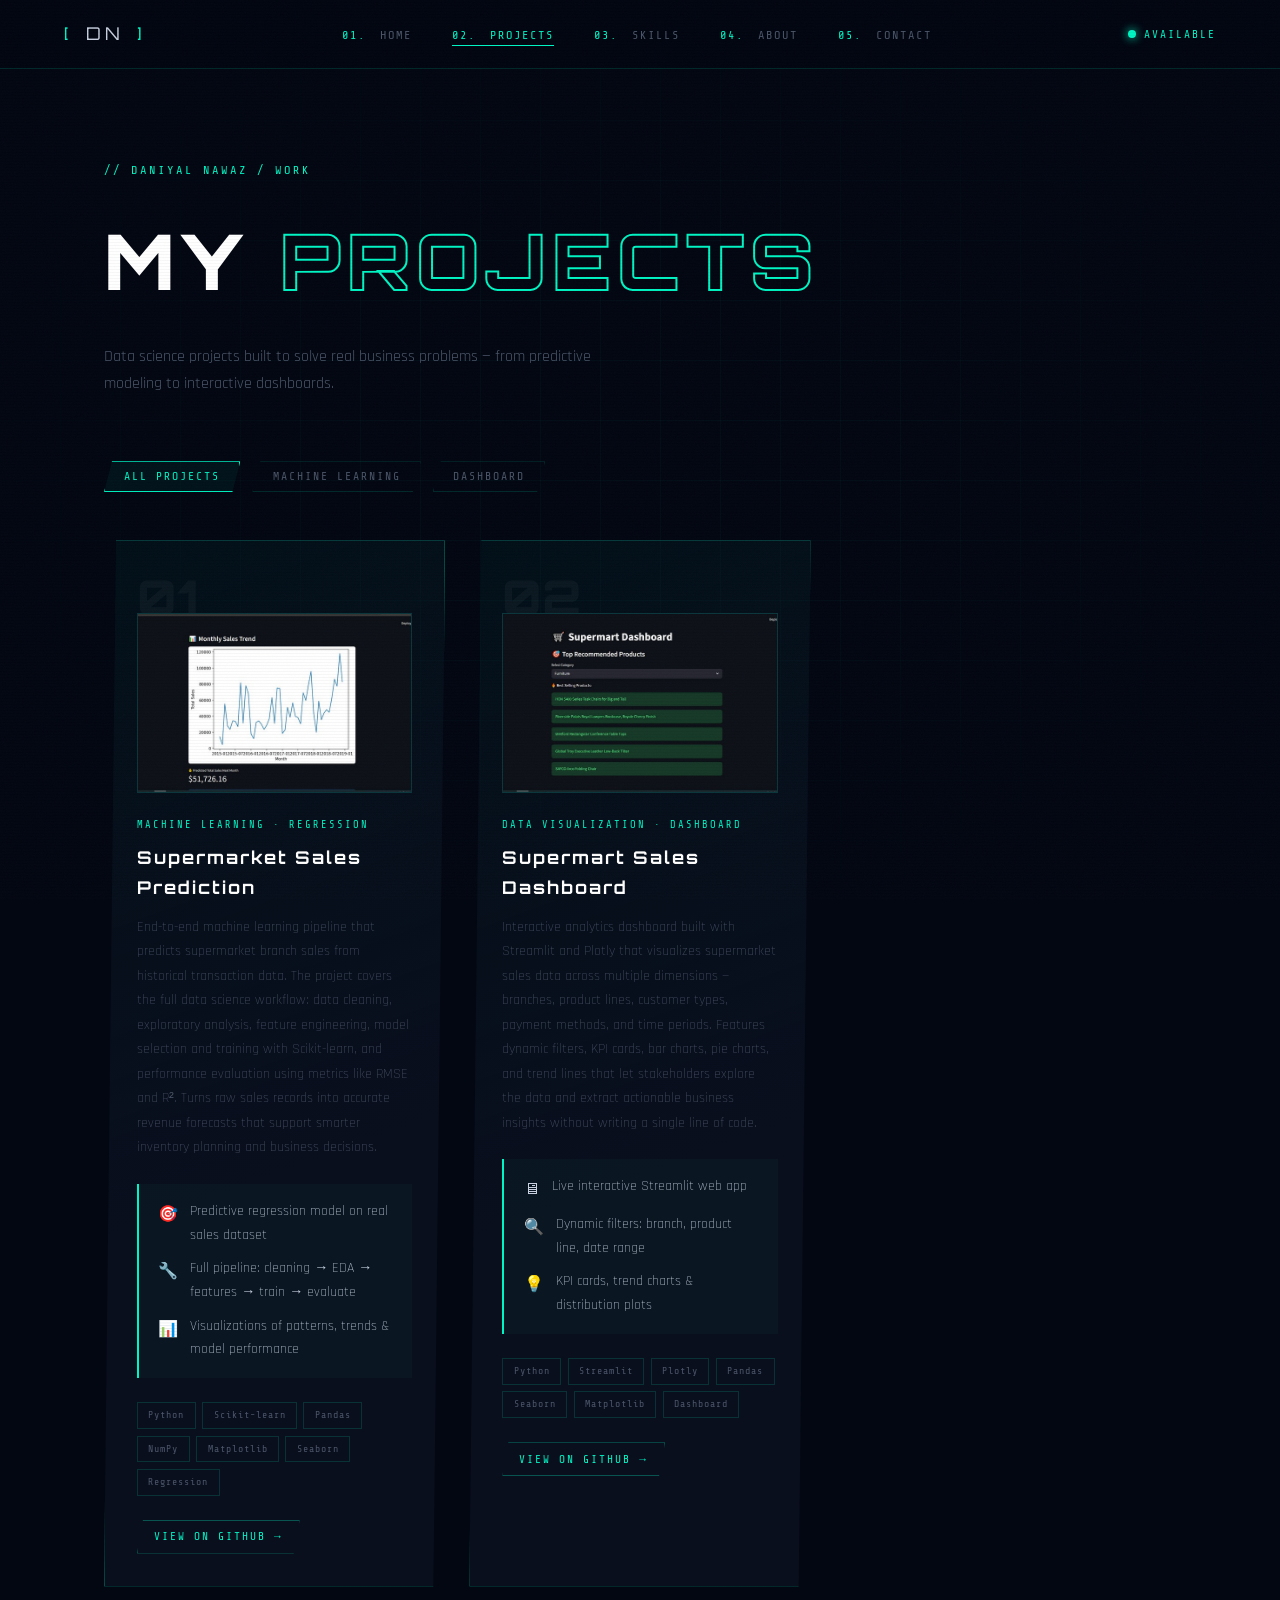
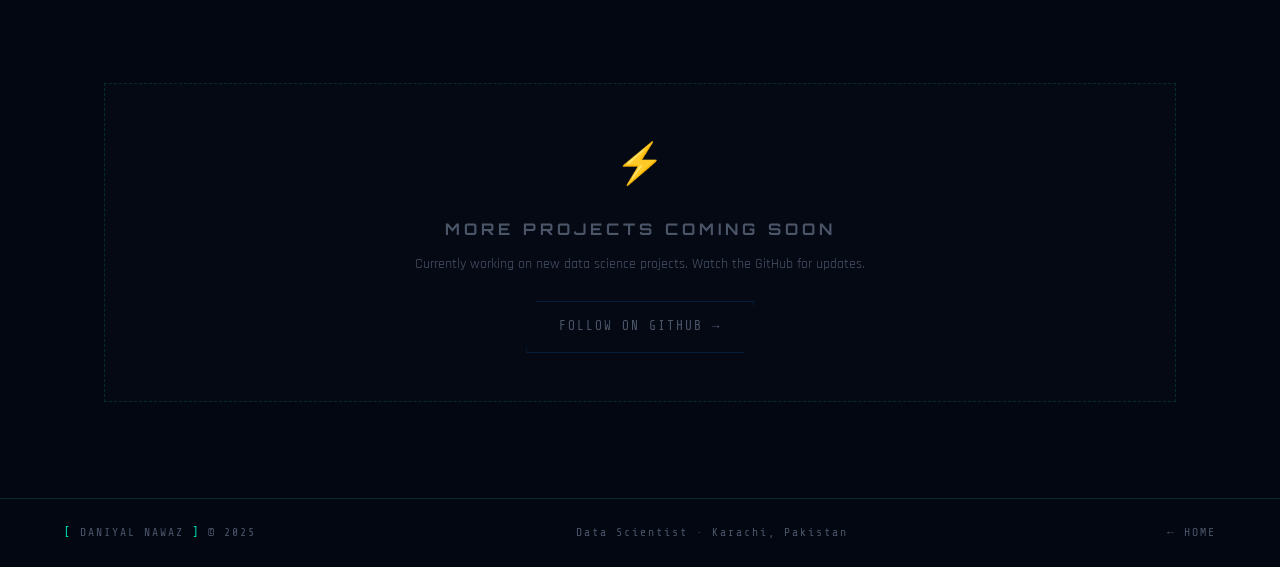
==== projects.html @ f0edc98b "every thing is ready" ====
<!DOCTYPE html>
<html lang="en">
<head>
  <meta charset="UTF-8"/>
  <meta name="viewport" content="width=device-width, initial-scale=1.0"/>
  <title>Projects — Daniyal Nawaz</title>
  <link rel="stylesheet" href="style.css"/>
  <link href="https://fonts.googleapis.com/css2?family=Share+Tech+Mono&family=Rajdhani:wght@300;400;600;700&family=Orbitron:wght@400;700;900&display=swap" rel="stylesheet"/>
</head>
<body>

  <div class="scanlines"></div>
  <div class="grid-bg"></div>
  <div class="noise"></div>

  <!-- NAV -->
  <nav class="nav">
    <div class="nav-logo">
      <span class="bracket">[</span>
      <span class="logo-text">DN</span>
      <span class="bracket">]</span>
    </div>
    <ul class="nav-links">
      <li><a href="index.html" class="nav-link"><span class="link-num">01.</span> HOME</a></li>
      <li><a href="projects.html" class="nav-link active"><span class="link-num">02.</span> PROJECTS</a></li>
      <li><a href="index.html#skills" class="nav-link"><span class="link-num">03.</span> SKILLS</a></li>
      <li><a href="index.html#about" class="nav-link"><span class="link-num">04.</span> ABOUT</a></li>
      <li><a href="index.html#contact" class="nav-link"><span class="link-num">05.</span> CONTACT</a></li>
    </ul>
    <div class="nav-status">
      <span class="status-dot"></span>
      <span class="status-text">AVAILABLE</span>
    </div>
  </nav>

  <!-- PAGE HERO -->
  <div class="projects-hero">
    <div class="projects-hero-tag">// DANIYAL NAWAZ / WORK</div>
    <h1 class="projects-hero-title">MY <span>PROJECTS</span></h1>
    <p class="projects-hero-sub">Data science projects built to solve real business problems — from predictive modeling to interactive dashboards.</p>
  </div>

  <!-- FILTER BAR -->
  <div class="filter-bar" id="filter-bar">
    <button class="filter-btn active" data-filter="all">ALL PROJECTS</button>
    <button class="filter-btn" data-filter="ml">MACHINE LEARNING</button>
    <button class="filter-btn" data-filter="dashboard">DASHBOARD</button>
  </div>

  <!-- PROJECTS GRID -->
  <div class="projects-grid" id="projects-grid">

    <!-- PROJECT 1: Sales Prediction -->
    <div class="project-card featured-project" data-category="ml">
      <div class="card-num">01</div>
      <div class="card-img-wrap">
        <img src="images/sales-prediction.jpg" alt="Supermarket Sales Prediction"
             onerror="this.style.display='none'; this.nextElementSibling.style.display='flex'"/>
        <div class="card-img-placeholder" style="display:none">
          <svg width="48" height="48" viewBox="0 0 24 24" fill="none" stroke="#00f5c4" stroke-width="1" opacity="0.6"><polyline points="22 12 18 12 15 21 9 3 6 12 2 12"/></svg>
          <span style="margin-top:10px;letter-spacing:2px;font-size:0.65rem">SALES PREDICTION MODEL</span>
        </div>
      </div>
      <div class="card-category">MACHINE LEARNING · REGRESSION</div>
      <h3 class="card-title">Supermarket Sales Prediction</h3>
      <p class="card-desc">End-to-end machine learning pipeline that predicts supermarket branch sales from historical transaction data. The project covers the full data science workflow: data cleaning, exploratory analysis, feature engineering, model selection and training with Scikit-learn, and performance evaluation using metrics like RMSE and R². Turns raw sales records into accurate revenue forecasts that support smarter inventory planning and business decisions.</p>

      <div class="project-highlights">
        <div class="highlight-item">
          <span class="hi-icon">🎯</span>
          <span>Predictive regression model on real sales dataset</span>
        </div>
        <div class="highlight-item">
          <span class="hi-icon">🔧</span>
          <span>Full pipeline: cleaning → EDA → features → train → evaluate</span>
        </div>
        <div class="highlight-item">
          <span class="hi-icon">📊</span>
          <span>Visualizations of patterns, trends &amp; model performance</span>
        </div>
      </div>

      <div class="card-tags">
        <span class="card-tag">Python</span>
        <span class="card-tag">Scikit-learn</span>
        <span class="card-tag">Pandas</span>
        <span class="card-tag">NumPy</span>
        <span class="card-tag">Matplotlib</span>
        <span class="card-tag">Seaborn</span>
        <span class="card-tag">Regression</span>
      </div>
      <div class="card-links">
        <a href="https://github.com/daniyalnawaz786/supermarket-sales-prediction" target="_blank" class="card-link primary">VIEW ON GITHUB →</a>
      </div>
    </div>

    <!-- PROJECT 2: Sales Dashboard -->
    <div class="project-card featured-project" data-category="dashboard">
      <div class="card-num">02</div>
      <div class="card-img-wrap">
        <img src="images/sales-dashboard.jpg" alt="Supermart Sales Dashboard"
             onerror="this.style.display='none'; this.nextElementSibling.style.display='flex'"/>
        <div class="card-img-placeholder" style="display:none">
          <svg width="48" height="48" viewBox="0 0 24 24" fill="none" stroke="#0090ff" stroke-width="1" opacity="0.6"><rect x="3" y="3" width="7" height="7" rx="1"/><rect x="14" y="3" width="7" height="7" rx="1"/><rect x="14" y="14" width="7" height="7" rx="1"/><rect x="3" y="14" width="7" height="7" rx="1"/></svg>
          <span style="margin-top:10px;letter-spacing:2px;font-size:0.65rem">ANALYTICS DASHBOARD</span>
        </div>
      </div>
      <div class="card-category">DATA VISUALIZATION · DASHBOARD</div>
      <h3 class="card-title">Supermart Sales Dashboard</h3>
      <p class="card-desc">Interactive analytics dashboard built with Streamlit and Plotly that visualizes supermarket sales data across multiple dimensions — branches, product lines, customer types, payment methods, and time periods. Features dynamic filters, KPI cards, bar charts, pie charts, and trend lines that let stakeholders explore the data and extract actionable business insights without writing a single line of code.</p>

      <div class="project-highlights">
        <div class="highlight-item">
          <span class="hi-icon">🖥</span>
          <span>Live interactive Streamlit web app</span>
        </div>
        <div class="highlight-item">
          <span class="hi-icon">🔍</span>
          <span>Dynamic filters: branch, product line, date range</span>
        </div>
        <div class="highlight-item">
          <span class="hi-icon">💡</span>
          <span>KPI cards, trend charts &amp; distribution plots</span>
        </div>
      </div>

      <div class="card-tags">
        <span class="card-tag">Python</span>
        <span class="card-tag">Streamlit</span>
        <span class="card-tag">Plotly</span>
        <span class="card-tag">Pandas</span>
        <span class="card-tag">Seaborn</span>
        <span class="card-tag">Matplotlib</span>
        <span class="card-tag">Dashboard</span>
      </div>
      <div class="card-links">
        <a href="https://github.com/daniyalnawaz786/supermart-sales-dashboard" target="_blank" class="card-link primary">VIEW ON GITHUB →</a>
      </div>
    </div>

  </div>

  <!-- MORE COMING SOON -->
  <div class="coming-soon-wrap">
    <div class="coming-soon">
      <div class="cs-icon">⚡</div>
      <h3 class="cs-title">MORE PROJECTS COMING SOON</h3>
      <p class="cs-sub">Currently working on new data science projects. Watch the GitHub for updates.</p>
      <a href="https://github.com/daniyalnawaz786" target="_blank" class="btn-ghost" style="margin-top:1.5rem">FOLLOW ON GITHUB →</a>
    </div>
  </div>

  <!-- FOOTER -->
  <footer class="footer">
    <div class="footer-left">
      <span class="bracket">[</span>
      <span>DANIYAL NAWAZ</span>
      <span class="bracket">]</span>
      <span class="footer-year"> © 2025</span>
    </div>
    <div class="footer-center">Data Scientist · Karachi, Pakistan</div>
    <div class="footer-right">
      <a href="index.html" class="footer-link">← HOME</a>
    </div>
  </footer>

  <script>
    // Filter logic
    const filterBtns = document.querySelectorAll('.filter-btn');
    const cards = document.querySelectorAll('.project-card');

    filterBtns.forEach(btn => {
      btn.addEventListener('click', () => {
        filterBtns.forEach(b => b.classList.remove('active'));
        btn.classList.add('active');
        const filter = btn.dataset.filter;
        cards.forEach(card => {
          const match = filter === 'all' || card.dataset.category === filter;
          card.style.transition = 'opacity 0.3s, transform 0.3s';
          if (match) {
            card.style.opacity = '1';
            card.style.transform = 'scale(1)';
            card.style.display = 'block';
          } else {
            card.style.opacity = '0';
            card.style.transform = 'scale(0.96)';
            setTimeout(() => { if (card.style.opacity === '0') card.style.display = 'none'; }, 300);
          }
        });
      });
    });

    // Entry animation
    cards.forEach((card, i) => {
      card.style.opacity = '0';
      card.style.transform = 'translateY(30px)';
      card.style.transition = `opacity 0.6s ${i * 0.15}s, transform 0.6s ${i * 0.15}s`;
      setTimeout(() => { card.style.opacity = '1'; card.style.transform = 'translateY(0)'; }, 80);
    });
  </script>
</body>
</html>
---- style.css ----
/* ============================================
   FUTURISTIC PORTFOLIO — style.css
   ============================================ */

@import url('https://fonts.googleapis.com/css2?family=Share+Tech+Mono&family=Rajdhani:wght@300;400;600;700&family=Orbitron:wght@400;700;900&display=swap');

/* ── VARIABLES ── */
:root {
  --bg:        #030712;
  --bg2:       #0a0f1e;
  --bg3:       #0d1424;
  --accent:    #00f5c4;
  --accent2:   #0090ff;
  --accent3:   #ff2d78;
  --text:      #c9d1e0;
  --text-dim:  #4a5568;
  --border:    rgba(0, 245, 196, 0.15);
  --border2:   rgba(0, 144, 255, 0.15);
  --glow:      0 0 20px rgba(0, 245, 196, 0.3);
  --glow2:     0 0 30px rgba(0, 144, 255, 0.25);
  --font-mono: 'Share Tech Mono', monospace;
  --font-body: 'Rajdhani', sans-serif;
  --font-head: 'Orbitron', sans-serif;
}

/* ── RESET ── */
*, *::before, *::after { box-sizing: border-box; margin: 0; padding: 0; }
html { scroll-behavior: smooth; }
body {
  background: var(--bg);
  color: var(--text);
  font-family: var(--font-body);
  font-size: 16px;
  line-height: 1.7;
  overflow-x: hidden;
  min-height: 100vh;
}
a { color: inherit; text-decoration: none; }
img { max-width: 100%; }

/* ── BACKGROUND LAYERS ── */
.grid-bg {
  position: fixed; inset: 0; z-index: 0; pointer-events: none;
  background-image:
    linear-gradient(rgba(0,245,196,0.03) 1px, transparent 1px),
    linear-gradient(90deg, rgba(0,245,196,0.03) 1px, transparent 1px);
  background-size: 60px 60px;
  mask-image: radial-gradient(ellipse at 50% 50%, black 30%, transparent 80%);
}
.scanlines {
  position: fixed; inset: 0; z-index: 999; pointer-events: none;
  background: repeating-linear-gradient(
    0deg,
    rgba(0,0,0,0.03) 0px,
    rgba(0,0,0,0.03) 1px,
    transparent 1px,
    transparent 3px
  );
}
.noise {
  position: fixed; inset: 0; z-index: 998; pointer-events: none;
  opacity: 0.02;
  background-image: url("data:image/svg+xml,%3Csvg viewBox='0 0 200 200' xmlns='http://www.w3.org/2000/svg'%3E%3Cfilter id='n'%3E%3CfeTurbulence type='fractalNoise' baseFrequency='0.9' numOctaves='4'/%3E%3C/filter%3E%3Crect width='100%25' height='100%25' filter='url(%23n)'/%3E%3C/svg%3E");
  background-size: 200px 200px;
}

/* ── NAV ── */
.nav {
  position: fixed; top: 0; left: 0; right: 0; z-index: 100;
  display: flex; align-items: center; justify-content: space-between;
  padding: 1.2rem 4rem;
  background: rgba(3, 7, 18, 0.8);
  backdrop-filter: blur(20px);
  border-bottom: 1px solid var(--border);
}
.nav-logo {
  font-family: var(--font-head);
  font-size: 1.1rem;
  letter-spacing: 4px;
}
.bracket { color: var(--accent); }
.logo-text { color: var(--text); margin: 0 4px; }
.nav-links { display: flex; gap: 2.5rem; list-style: none; }
.nav-link {
  font-family: var(--font-mono);
  font-size: 0.75rem;
  letter-spacing: 2px;
  color: var(--text-dim);
  transition: color 0.3s;
  position: relative;
  padding-bottom: 4px;
}
.nav-link::after {
  content: ''; position: absolute; bottom: 0; left: 0;
  width: 0; height: 1px; background: var(--accent);
  transition: width 0.3s;
}
.nav-link:hover, .nav-link.active { color: var(--accent); }
.nav-link:hover::after, .nav-link.active::after { width: 100%; }
.link-num { color: var(--accent); margin-right: 6px; }
.nav-status { display: flex; align-items: center; gap: 8px; font-family: var(--font-mono); font-size: 0.7rem; }
.status-dot {
  width: 8px; height: 8px; border-radius: 50%;
  background: var(--accent);
  box-shadow: 0 0 10px var(--accent);
  animation: pulse-dot 2s ease-in-out infinite;
}
@keyframes pulse-dot {
  0%, 100% { opacity: 1; transform: scale(1); }
  50% { opacity: 0.5; transform: scale(0.8); }
}
.status-text { color: var(--accent); letter-spacing: 2px; }

/* ── SECTION BASE ── */
.section {
  position: relative; z-index: 1;
  padding: 6rem 4rem;
  max-width: 1200px;
  margin: 0 auto;
}
.section-header {
  display: flex; align-items: center; gap: 1.5rem;
  margin-bottom: 3.5rem;
}
.section-num { font-family: var(--font-mono); font-size: 0.75rem; color: var(--accent); letter-spacing: 2px; }
.section-title {
  font-family: var(--font-head);
  font-size: 1.6rem;
  font-weight: 700;
  letter-spacing: 4px;
  color: white;
}
.section-line { flex: 1; height: 1px; background: linear-gradient(to right, var(--border), transparent); }

/* ── HERO ── */
.hero {
  position: relative; z-index: 1;
  min-height: 100vh;
  padding: 8rem 4rem 4rem;
  display: grid;
  grid-template-columns: 1fr 1fr;
  align-items: center;
  gap: 4rem;
  max-width: 1400px;
  margin: 0 auto;
}
.hero-tag {
  font-family: var(--font-mono);
  font-size: 0.75rem;
  color: var(--accent);
  letter-spacing: 3px;
  margin-bottom: 1.5rem;
  display: flex; align-items: center; gap: 12px;
}
.hero-tag::before {
  content: ''; display: inline-block;
  width: 30px; height: 1px; background: var(--accent);
}
.hero-name {
  font-family: var(--font-head);
  font-size: clamp(3.5rem, 7vw, 6rem);
  font-weight: 900;
  line-height: 0.95;
  letter-spacing: 6px;
  margin-bottom: 1.5rem;
}
.name-line { display: block; color: white; }
.name-line.accent {
  color: transparent;
  -webkit-text-stroke: 2px var(--accent);
  text-shadow: 0 0 40px rgba(0,245,196,0.4);
}
.hero-sub {
  font-size: 1.05rem;
  color: var(--text-dim);
  max-width: 440px;
  margin-bottom: 2.5rem;
  font-weight: 300;
}
.hero-cta { display: flex; gap: 1rem; flex-wrap: wrap; margin-bottom: 3rem; }

/* Buttons */
.btn-primary {
  display: inline-flex; align-items: center; gap: 10px;
  padding: 0.9rem 2rem;
  background: transparent;
  border: 1px solid var(--accent);
  color: var(--accent);
  font-family: var(--font-mono);
  font-size: 0.8rem;
  letter-spacing: 2px;
  cursor: pointer;
  position: relative;
  overflow: hidden;
  transition: all 0.3s;
  clip-path: polygon(10px 0%, 100% 0%, calc(100% - 10px) 100%, 0% 100%);
}
.btn-primary::before {
  content: '';
  position: absolute; inset: 0;
  background: var(--accent);
  transform: translateX(-101%);
  transition: transform 0.3s ease;
  z-index: -1;
}
.btn-primary:hover { color: var(--bg); box-shadow: var(--glow); }
.btn-primary:hover::before { transform: translateX(0); }
.btn-primary.sm { padding: 0.65rem 1.4rem; font-size: 0.75rem; }
.btn-primary.full { width: 100%; justify-content: center; }

.btn-ghost {
  display: inline-flex; align-items: center;
  padding: 0.9rem 2rem;
  border: 1px solid var(--border2);
  color: var(--text-dim);
  font-family: var(--font-mono);
  font-size: 0.8rem;
  letter-spacing: 2px;
  transition: all 0.3s;
  clip-path: polygon(10px 0%, 100% 0%, calc(100% - 10px) 100%, 0% 100%);
}
.btn-ghost:hover { color: var(--accent2); border-color: var(--accent2); box-shadow: var(--glow2); }
.btn-ghost.sm { padding: 0.65rem 1.4rem; font-size: 0.75rem; }

.hero-stats { display: flex; align-items: center; gap: 2rem; }
.stat { text-align: center; }
.stat-num {
  display: block;
  font-family: var(--font-head);
  font-size: 2rem;
  font-weight: 700;
  color: var(--accent);
  text-shadow: 0 0 20px rgba(0,245,196,0.5);
}
.stat-label {
  display: block;
  font-family: var(--font-mono);
  font-size: 0.65rem;
  color: var(--text-dim);
  letter-spacing: 2px;
}
.stat-divider { width: 1px; height: 40px; background: var(--border); }

/* ── HERO RIGHT: HEX + AVATAR ── */
.hero-right { display: flex; justify-content: center; align-items: center; }
.hex-container {
  position: relative;
  width: 320px; height: 320px;
  display: flex; align-items: center; justify-content: center;
}
.hex-ring {
  position: absolute;
  border-radius: 50%;
  border: 1px solid;
  animation: spin-ring linear infinite;
}
.ring-1 {
  width: 300px; height: 300px;
  border-color: rgba(0,245,196,0.2);
  animation-duration: 20s;
}
.ring-2 {
  width: 240px; height: 240px;
  border-color: rgba(0,144,255,0.15);
  border-style: dashed;
  animation-duration: 15s;
  animation-direction: reverse;
}
.ring-3 {
  width: 180px; height: 180px;
  border-color: rgba(255,45,120,0.1);
  animation-duration: 10s;
}
@keyframes spin-ring { from { transform: rotate(0deg); } to { transform: rotate(360deg); } }

.avatar-frame {
  position: relative; z-index: 2;
  width: 150px; height: 150px;
  clip-path: polygon(50% 0%, 100% 25%, 100% 75%, 50% 100%, 0% 75%, 0% 25%);
  background: var(--bg2);
  overflow: hidden;
  display: flex; align-items: center; justify-content: center;
}
.avatar-img { width: 100%; height: 100%; object-fit: cover; }
.avatar-placeholder {
  display: flex; align-items: center; justify-content: center;
  color: var(--accent);
  opacity: 0.5;
}
.avatar-glow {
  position: absolute; inset: 0;
  background: linear-gradient(135deg, rgba(0,245,196,0.1), transparent);
}
.orbit-dot {
  position: absolute; z-index: 3;
  width: 10px; height: 10px;
  border-radius: 50%;
  background: var(--accent);
  box-shadow: 0 0 15px var(--accent);
  animation: orbit linear infinite;
}
.dot-1 { animation-duration: 8s;  top: 0; left: 50%; transform-origin: -calc(150px) 0; }
.dot-2 { animation-duration: 12s; top: 25%; right: 0; background: var(--accent2); box-shadow: 0 0 15px var(--accent2); animation-delay: -4s; }
.dot-3 { animation-duration: 6s;  bottom: 10%; left: 10%; background: var(--accent3); box-shadow: 0 0 15px var(--accent3); animation-delay: -2s; }
@keyframes orbit {
  0% { transform: rotate(0deg) translateX(140px) rotate(0deg); }
  100% { transform: rotate(360deg) translateX(140px) rotate(-360deg); }
}

/* ── TERMINAL FLOAT ── */
.terminal-float {
  position: absolute;
  bottom: 6%;
  right: 3%;
  width: 280px;
  background: rgba(10,15,30,0.9);
  border: 1px solid var(--border);
  backdrop-filter: blur(20px);
  border-radius: 6px;
  overflow: hidden;
  box-shadow: 0 20px 60px rgba(0,0,0,0.5), var(--glow);
  z-index: 10;
}
.term-bar {
  display: flex; align-items: center; gap: 6px;
  padding: 8px 12px;
  background: rgba(255,255,255,0.03);
  border-bottom: 1px solid var(--border);
}
.term-dot {
  width: 10px; height: 10px; border-radius: 50%;
}
.term-dot.red { background: #ff5f57; }
.term-dot.yellow { background: #febc2e; }
.term-dot.green { background: #28c840; }
.term-title { font-family: var(--font-mono); font-size: 0.7rem; color: var(--text-dim); margin-left: 8px; }
.term-body { padding: 12px 16px; font-family: var(--font-mono); font-size: 0.72rem; line-height: 1.9; }
.term-prompt { color: var(--accent); margin-right: 8px; }
.term-out { color: var(--text-dim); padding-left: 0; }
.cursor {
  display: inline-block;
  animation: blink 1s step-end infinite;
  color: var(--accent);
}
@keyframes blink { 0%, 100% { opacity: 1; } 50% { opacity: 0; } }

/* ── ABOUT ── */
.about-grid {
  display: grid;
  grid-template-columns: 1.2fr 0.8fr;
  gap: 4rem;
  align-items: start;
}
.about-text p {
  color: var(--text);
  font-size: 1.05rem;
  margin-bottom: 1.2rem;
  font-weight: 300;
}
.highlight { color: var(--accent); font-weight: 600; }
.about-meta { margin-top: 2rem; display: grid; gap: 1rem; }
.meta-item { display: flex; gap: 1.5rem; align-items: center; padding: 0.75rem 0; border-bottom: 1px solid var(--border); }
.meta-label { font-family: var(--font-mono); font-size: 0.7rem; color: var(--text-dim); letter-spacing: 2px; min-width: 90px; }
.meta-val { font-weight: 600; font-size: 0.95rem; }
.meta-val.available { color: var(--accent); }

/* Code block */
.code-block {
  background: var(--bg2);
  border: 1px solid var(--border);
  border-radius: 6px;
  overflow: hidden;
  box-shadow: 0 20px 40px rgba(0,0,0,0.4);
}
.code-header {
  padding: 0.75rem 1rem;
  background: rgba(255,255,255,0.03);
  border-bottom: 1px solid var(--border);
  font-family: var(--font-mono);
  font-size: 0.72rem;
  color: var(--text-dim);
}
.code-content {
  padding: 1.5rem;
  font-family: var(--font-mono);
  font-size: 0.82rem;
  line-height: 1.9;
  overflow-x: auto;
}
.c-key { color: var(--accent2); }
.c-str { color: var(--accent); }
.c-num { color: var(--accent3); }
.c-brace { color: var(--text-dim); }

/* ── SKILLS ── */
.skills-grid {
  display: grid;
  grid-template-columns: repeat(3, 1fr);
  gap: 1.5rem;
}
.skill-card {
  background: var(--bg2);
  border: 1px solid var(--border);
  padding: 1.5rem;
  transition: border-color 0.3s, box-shadow 0.3s;
  animation: fade-up 0.6s var(--delay, 0s) both;
  clip-path: polygon(16px 0%, 100% 0%, calc(100% - 16px) 100%, 0% 100%);
}
.skill-card:hover {
  border-color: var(--accent);
  box-shadow: var(--glow);
}
@keyframes fade-up {
  from { opacity: 0; transform: translateY(20px); }
  to { opacity: 1; transform: translateY(0); }
}
.skill-icon { font-size: 1.8rem; margin-bottom: 0.75rem; }
.skill-name { font-family: var(--font-head); font-size: 0.9rem; letter-spacing: 2px; margin-bottom: 1rem; }
.skill-bar {
  height: 3px;
  background: rgba(255,255,255,0.06);
  border-radius: 2px;
  overflow: hidden;
  margin-bottom: 0.6rem;
}
.skill-fill {
  height: 100%;
  background: linear-gradient(to right, var(--accent2), var(--accent));
  width: var(--w, 0%);
  transition: width 1.2s cubic-bezier(0.4, 0, 0.2, 1);
  box-shadow: 0 0 8px var(--accent);
}
.skill-level {
  font-family: var(--font-mono);
  font-size: 0.65rem;
  color: var(--text-dim);
  letter-spacing: 2px;
}

/* ── FEATURED ── */
.featured-card {
  position: relative;
  background: var(--bg2);
  border: 1px solid var(--border2);
  padding: 3rem;
  overflow: hidden;
  clip-path: polygon(20px 0%, 100% 0%, calc(100% - 20px) 100%, 0% 100%);
  transition: box-shadow 0.3s;
}
.featured-card:hover { box-shadow: var(--glow2); }
.feat-label {
  font-family: var(--font-mono);
  font-size: 0.7rem;
  color: var(--accent);
  letter-spacing: 3px;
  margin-bottom: 1rem;
}
.feat-title {
  font-family: var(--font-head);
  font-size: 2rem;
  font-weight: 700;
  letter-spacing: 3px;
  color: white;
  margin-bottom: 1rem;
}
.feat-desc { color: var(--text-dim); max-width: 600px; margin-bottom: 1.5rem; font-weight: 300; }
.feat-tags { display: flex; gap: 0.6rem; flex-wrap: wrap; margin-bottom: 2rem; }
.tag {
  font-family: var(--font-mono);
  font-size: 0.68rem;
  padding: 0.35rem 0.9rem;
  border: 1px solid var(--border);
  color: var(--text-dim);
  letter-spacing: 1.5px;
  transition: all 0.2s;
}
.tag:hover { border-color: var(--accent); color: var(--accent); }
.feat-links { display: flex; gap: 1rem; }
.feat-decoration {
  position: absolute;
  right: -20px; top: -20px;
  font-family: var(--font-head);
  font-size: 8rem;
  font-weight: 900;
  color: rgba(255,255,255,0.02);
  line-height: 1;
  pointer-events: none;
}
.view-all-wrap { text-align: center; margin-top: 2rem; }
.view-all {
  font-family: var(--font-mono);
  font-size: 0.8rem;
  color: var(--text-dim);
  letter-spacing: 3px;
  transition: color 0.3s;
  border-bottom: 1px solid transparent;
  padding-bottom: 2px;
}
.view-all:hover { color: var(--accent); border-color: var(--accent); }

/* ── CONTACT ── */
.contact-wrap {
  display: grid;
  grid-template-columns: 1fr 1.2fr;
  gap: 4rem;
  align-items: start;
}
.contact-intro {
  color: var(--text);
  font-size: 1.05rem;
  margin-bottom: 2rem;
  font-weight: 300;
  line-height: 1.8;
}
.contact-links { display: grid; gap: 1rem; }
.contact-link {
  display: flex; align-items: center; gap: 1rem;
  padding: 1rem 1.2rem;
  border: 1px solid var(--border);
  background: var(--bg2);
  color: var(--text-dim);
  font-family: var(--font-mono);
  font-size: 0.8rem;
  letter-spacing: 1px;
  transition: all 0.3s;
}
.contact-link:hover { border-color: var(--accent); color: var(--accent); box-shadow: var(--glow); }
.cl-icon { font-size: 1.1rem; color: var(--accent); }

/* Form */
.contact-form { display: grid; gap: 1.2rem; }
.form-group { display: grid; gap: 0.4rem; }
.form-label {
  font-family: var(--font-mono);
  font-size: 0.68rem;
  letter-spacing: 2px;
  color: var(--text-dim);
}
.form-input {
  background: var(--bg2);
  border: 1px solid var(--border);
  color: var(--text);
  padding: 0.85rem 1rem;
  font-family: var(--font-body);
  font-size: 0.95rem;
  outline: none;
  transition: border-color 0.3s, box-shadow 0.3s;
  width: 100%;
  resize: none;
}
.form-input:focus { border-color: var(--accent); box-shadow: var(--glow); }
.form-input::placeholder { color: var(--text-dim); }
.form-textarea { min-height: 120px; }

/* ── FOOTER ── */
.footer {
  position: relative; z-index: 1;
  display: flex; align-items: center; justify-content: space-between;
  padding: 1.5rem 4rem;
  border-top: 1px solid var(--border);
  background: var(--bg);
  font-family: var(--font-mono);
  font-size: 0.72rem;
  color: var(--text-dim);
  letter-spacing: 2px;
}
.footer-year { color: var(--text-dim); }
.footer-link { color: var(--text-dim); transition: color 0.3s; }
.footer-link:hover { color: var(--accent); }

/* ── PROJECTS PAGE ── */
.projects-hero {
  position: relative; z-index: 1;
  padding: 10rem 4rem 4rem;
  max-width: 1200px;
  margin: 0 auto;
}
.projects-hero-tag {
  font-family: var(--font-mono);
  font-size: 0.75rem;
  color: var(--accent);
  letter-spacing: 3px;
  margin-bottom: 1rem;
}
.projects-hero-title {
  font-family: var(--font-head);
  font-size: clamp(2.5rem, 6vw, 5rem);
  font-weight: 900;
  letter-spacing: 6px;
  color: white;
  margin-bottom: 1rem;
}
.projects-hero-title span {
  color: transparent;
  -webkit-text-stroke: 2px var(--accent);
}
.projects-hero-sub {
  color: var(--text-dim);
  font-size: 1rem;
  max-width: 500px;
}

/* Filter Tabs */
.filter-bar {
  position: relative; z-index: 1;
  padding: 0 4rem 3rem;
  max-width: 1200px;
  margin: 0 auto;
  display: flex;
  gap: 0.75rem;
  flex-wrap: wrap;
}
.filter-btn {
  padding: 0.5rem 1.2rem;
  background: transparent;
  border: 1px solid var(--border);
  color: var(--text-dim);
  font-family: var(--font-mono);
  font-size: 0.72rem;
  letter-spacing: 2px;
  cursor: pointer;
  transition: all 0.3s;
  clip-path: polygon(8px 0%, 100% 0%, calc(100% - 8px) 100%, 0% 100%);
}
.filter-btn.active, .filter-btn:hover {
  border-color: var(--accent);
  color: var(--accent);
  background: rgba(0,245,196,0.05);
}

/* Projects Grid */
.projects-grid {
  position: relative; z-index: 1;
  display: grid;
  grid-template-columns: repeat(auto-fill, minmax(340px, 1fr));
  gap: 1.5rem;
  padding: 0 4rem 6rem;
  max-width: 1200px;
  margin: 0 auto;
}
.project-card {
  background: var(--bg2);
  border: 1px solid var(--border);
  padding: 2rem;
  transition: all 0.3s;
  position: relative;
  overflow: hidden;
  clip-path: polygon(12px 0%, 100% 0%, calc(100% - 12px) 100%, 0% 100%);
}
.project-card::before {
  content: '';
  position: absolute; top: 0; left: 0; right: 0;
  height: 2px;
  background: linear-gradient(to right, var(--accent2), var(--accent));
  transform: scaleX(0);
  transform-origin: left;
  transition: transform 0.4s ease;
}
.project-card:hover { border-color: var(--border2); box-shadow: var(--glow2); transform: translateY(-4px); }
.project-card:hover::before { transform: scaleX(1); }

.card-num {
  font-family: var(--font-head);
  font-size: 3rem;
  font-weight: 900;
  color: rgba(255,255,255,0.04);
  line-height: 1;
  margin-bottom: -0.5rem;
}
.card-img-wrap {
  width: 100%;
  height: 180px;
  overflow: hidden;
  margin-bottom: 1.5rem;
  background: var(--bg3);
  display: flex; align-items: center; justify-content: center;
  border: 1px solid var(--border);
  position: relative;
}
.card-img-wrap img { width: 100%; height: 100%; object-fit: cover; transition: transform 0.4s; }
.project-card:hover .card-img-wrap img { transform: scale(1.05); }
.card-img-placeholder {
  font-family: var(--font-mono);
  font-size: 0.7rem;
  color: var(--text-dim);
  letter-spacing: 3px;
  text-align: center;
}
.card-img-placeholder svg { display: block; margin: 0 auto 8px; }
.card-category {
  font-family: var(--font-mono);
  font-size: 0.65rem;
  color: var(--accent2);
  letter-spacing: 2px;
  margin-bottom: 0.5rem;
}
.card-title {
  font-family: var(--font-head);
  font-size: 1.1rem;
  font-weight: 700;
  letter-spacing: 2px;
  color: white;
  margin-bottom: 0.75rem;
}
.card-desc { color: var(--text-dim); font-size: 0.9rem; margin-bottom: 1.5rem; font-weight: 300; }
.card-tags { display: flex; gap: 0.4rem; flex-wrap: wrap; margin-bottom: 1.5rem; }
.card-tag {
  font-family: var(--font-mono);
  font-size: 0.62rem;
  padding: 0.25rem 0.65rem;
  border: 1px solid var(--border);
  color: var(--text-dim);
  letter-spacing: 1px;
}
.card-links { display: flex; gap: 0.75rem; }
.card-link {
  font-family: var(--font-mono);
  font-size: 0.7rem;
  color: var(--text-dim);
  letter-spacing: 2px;
  padding: 0.4rem 1rem;
  border: 1px solid var(--border);
  transition: all 0.3s;
  clip-path: polygon(6px 0%, 100% 0%, calc(100% - 6px) 100%, 0% 100%);
}
.card-link.primary { color: var(--accent); border-color: rgba(0,245,196,0.3); }
.card-link:hover { border-color: var(--accent); color: var(--accent); box-shadow: var(--glow); }

/* ── PROJECT HIGHLIGHTS ── */
.project-highlights {
  display: grid;
  gap: 0.6rem;
  margin-bottom: 1.5rem;
  padding: 1rem 1.2rem;
  background: rgba(0,245,196,0.03);
  border-left: 2px solid var(--accent);
}
.highlight-item {
  display: flex;
  align-items: flex-start;
  gap: 0.75rem;
  font-size: 0.88rem;
  color: var(--text);
  font-weight: 300;
}
.hi-icon { font-size: 1rem; flex-shrink: 0; margin-top: 1px; }

/* ── COMING SOON ── */
.coming-soon-wrap {
  position: relative; z-index: 1;
  padding: 0 4rem 6rem;
  max-width: 1200px;
  margin: 0 auto;
}
.coming-soon {
  text-align: center;
  padding: 3rem 2rem;
  border: 1px dashed var(--border);
  background: rgba(255,255,255,0.01);
}
.cs-icon { font-size: 2.5rem; margin-bottom: 1rem; }
.cs-title {
  font-family: var(--font-head);
  font-size: 1rem;
  letter-spacing: 4px;
  color: var(--text-dim);
  margin-bottom: 0.6rem;
}
.cs-sub { color: var(--text-dim); font-size: 0.9rem; }

/* ── SELECT INPUT ── */
.form-select {
  appearance: none;
  cursor: pointer;
  background-image: url("data:image/svg+xml,%3Csvg xmlns='http://www.w3.org/2000/svg' width='12' height='12' viewBox='0 0 24 24' fill='none' stroke='%2300f5c4' stroke-width='2'%3E%3Cpolyline points='6 9 12 15 18 9'/%3E%3C/svg%3E");
  background-repeat: no-repeat;
  background-position: right 1rem center;
}
.form-select option { background: var(--bg2); color: var(--text); }

/* ── NO-HOVER CONTACT LINK ── */
.contact-link.no-hover { cursor: default; }
.contact-link.no-hover:hover { border-color: var(--border); color: var(--text-dim); box-shadow: none; }

/* ── FEATURED PROJECT HIGHLIGHT ── */
.project-card.featured-project {
  border-color: rgba(0, 245, 196, 0.25);
  background: linear-gradient(160deg, rgba(0,245,196,0.04) 0%, var(--bg2) 60%);
}
.project-card.featured-project::before {
  background: linear-gradient(to right, var(--accent), var(--accent2));
}
.project-card.featured-project:hover {
  border-color: var(--accent);
  box-shadow: 0 0 40px rgba(0,245,196,0.2), var(--glow);
}
.project-card.featured-project .card-category { color: var(--accent); }

/* ── RESPONSIVE ── */
@media (max-width: 1024px) {
  .hero { grid-template-columns: 1fr; padding: 7rem 2rem 3rem; }
  .hero-right { display: none; }
  .terminal-float { display: none; }
  .about-grid, .contact-wrap { grid-template-columns: 1fr; gap: 2.5rem; }
  .skills-grid { grid-template-columns: repeat(2, 1fr); }
  .section { padding: 4rem 2rem; }
  .nav { padding: 1rem 2rem; }
  .nav-links { gap: 1.5rem; }
}
@media (max-width: 768px) {
  .hero { padding: 6rem 1.5rem 3rem; }
  .hero-name { font-size: 3.2rem; }
  .skills-grid { grid-template-columns: 1fr 1fr; }
  .projects-grid { padding: 0 1.5rem 4rem; grid-template-columns: 1fr; }
  .filter-bar { padding: 0 1.5rem 2rem; }
  .projects-hero { padding: 8rem 1.5rem 3rem; }
  .footer { flex-direction: column; gap: 0.75rem; text-align: center; padding: 1.5rem; }
  .nav-links { display: none; }
}
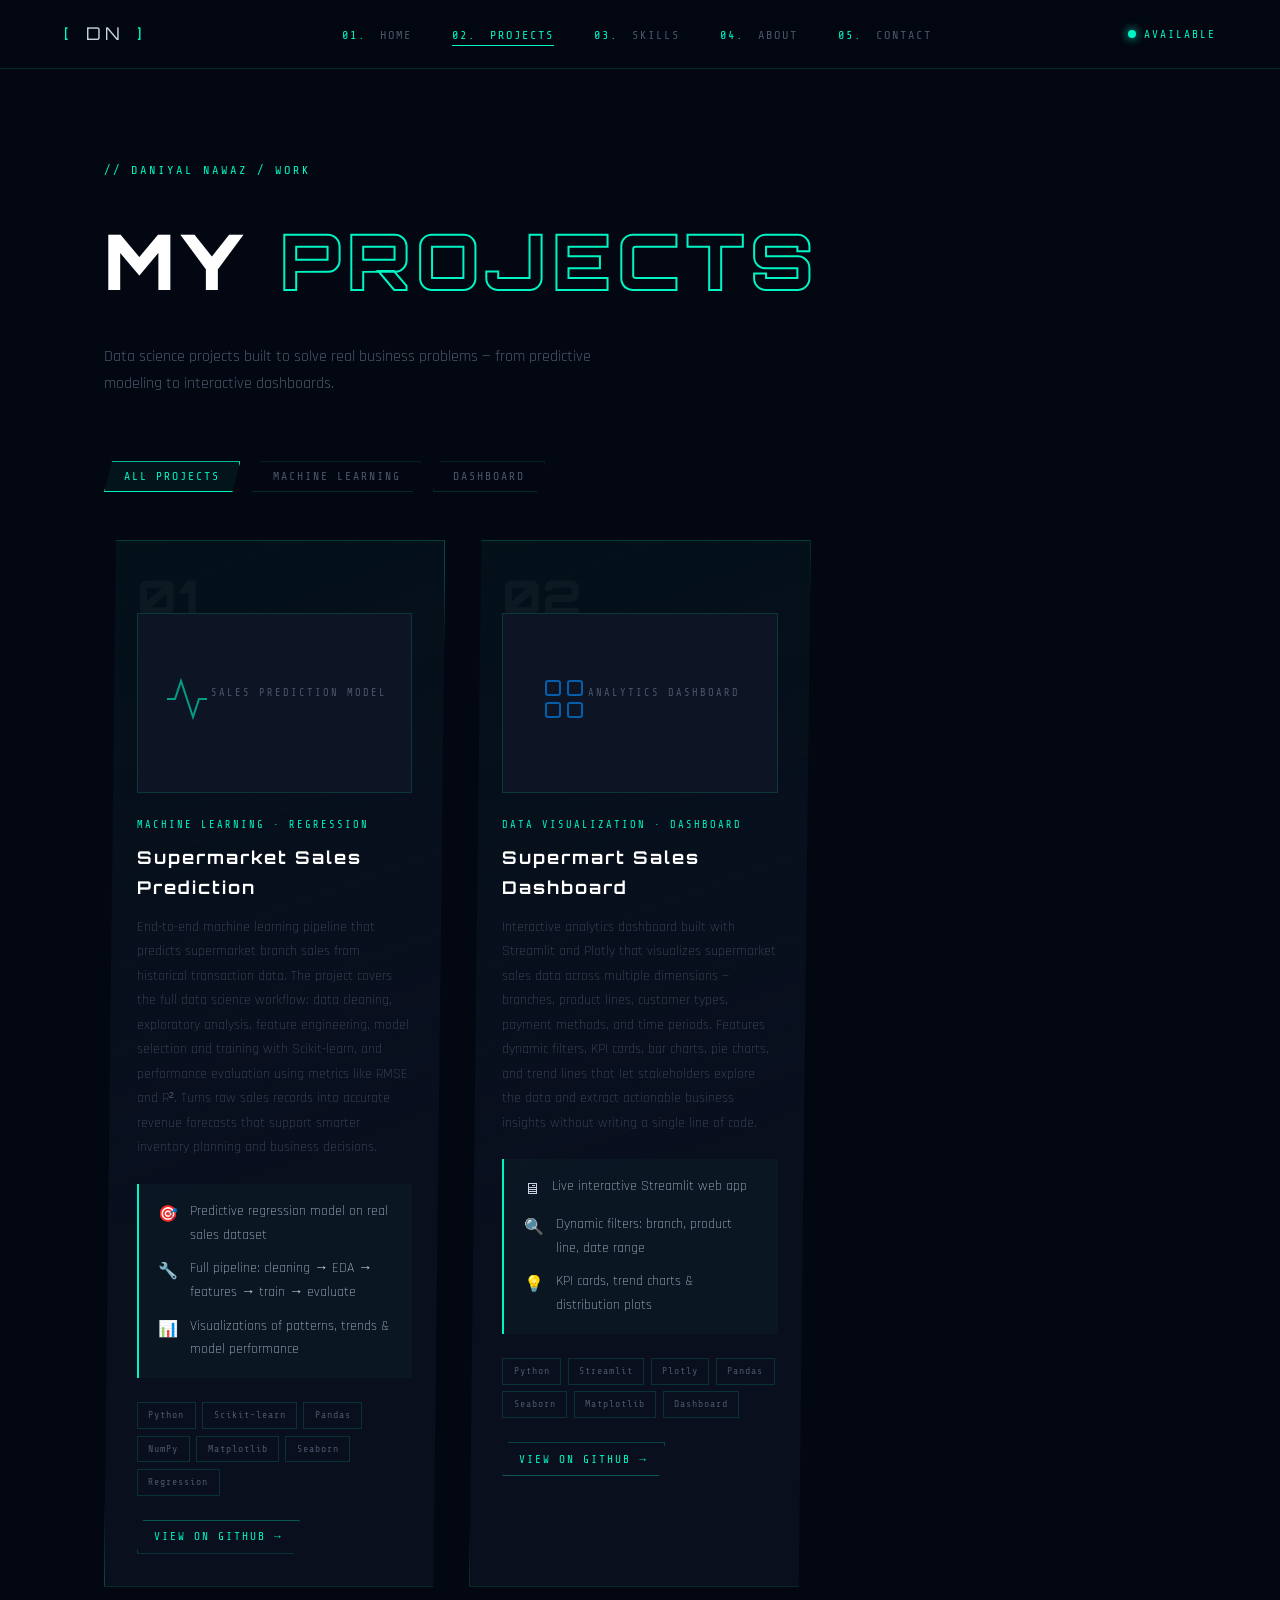
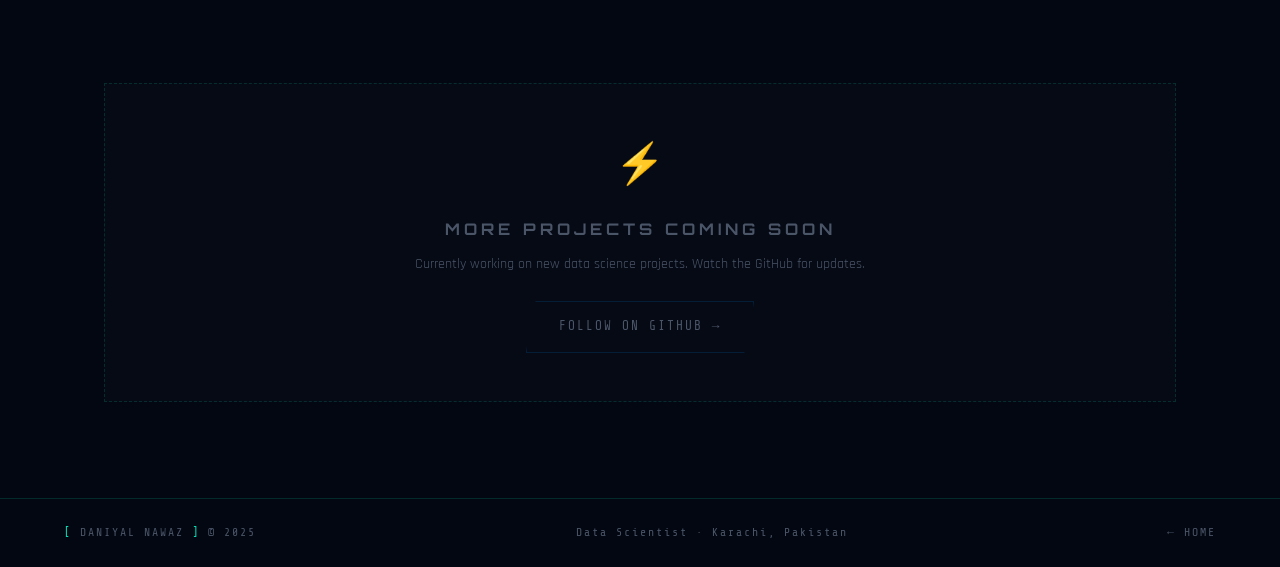
==== commit e877989b: "pages are ready" ====
--- a/projects.html
+++ b/projects.html
@@ -8,10 +8,6 @@
   <link href="https://fonts.googleapis.com/css2?family=Share+Tech+Mono&family=Rajdhani:wght@300;400;600;700&family=Orbitron:wght@400;700;900&display=swap" rel="stylesheet"/>
 </head>
 <body>
-
-  <div class="scanlines"></div>
-  <div class="grid-bg"></div>
-  <div class="noise"></div>
 
   <!-- NAV -->
   <nav class="nav">
--- a/style.css
+++ b/style.css
@@ -39,30 +39,7 @@
 img { max-width: 100%; }
 
 /* ── BACKGROUND LAYERS ── */
-.grid-bg {
-  position: fixed; inset: 0; z-index: 0; pointer-events: none;
-  background-image:
-    linear-gradient(rgba(0,245,196,0.03) 1px, transparent 1px),
-    linear-gradient(90deg, rgba(0,245,196,0.03) 1px, transparent 1px);
-  background-size: 60px 60px;
-  mask-image: radial-gradient(ellipse at 50% 50%, black 30%, transparent 80%);
-}
-.scanlines {
-  position: fixed; inset: 0; z-index: 999; pointer-events: none;
-  background: repeating-linear-gradient(
-    0deg,
-    rgba(0,0,0,0.03) 0px,
-    rgba(0,0,0,0.03) 1px,
-    transparent 1px,
-    transparent 3px
-  );
-}
-.noise {
-  position: fixed; inset: 0; z-index: 998; pointer-events: none;
-  opacity: 0.02;
-  background-image: url("data:image/svg+xml,%3Csvg viewBox='0 0 200 200' xmlns='http://www.w3.org/2000/svg'%3E%3Cfilter id='n'%3E%3CfeTurbulence type='fractalNoise' baseFrequency='0.9' numOctaves='4'/%3E%3C/filter%3E%3Crect width='100%25' height='100%25' filter='url(%23n)'/%3E%3C/svg%3E");
-  background-size: 200px 200px;
-}
+/* Removed techy scanlines/noise/grid for cleaner look */
 
 /* ── NAV ── */
 .nav {
@@ -135,13 +112,12 @@
 /* ── HERO ── */
 .hero {
   position: relative; z-index: 1;
-  min-height: 100vh;
+  min-height: 70vh;
   padding: 8rem 4rem 4rem;
-  display: grid;
-  grid-template-columns: 1fr 1fr;
-  align-items: center;
-  gap: 4rem;
-  max-width: 1400px;
+  display: flex;
+  flex-direction: column;
+  justify-content: center;
+  max-width: 900px;
   margin: 0 auto;
 }
 .hero-tag {
@@ -240,6 +216,20 @@
   letter-spacing: 2px;
 }
 .stat-divider { width: 1px; height: 40px; background: var(--border); }
+
+/* Orders completed badge */
+.orders-badge {
+  color: var(--accent2) !important;
+  text-shadow: 0 0 20px rgba(0,144,255,0.5) !important;
+  position: relative;
+}
+.orders-badge::after {
+  content: '✓';
+  font-size: 0.7rem;
+  vertical-align: super;
+  margin-left: 2px;
+  color: var(--accent);
+}
 
 /* ── HERO RIGHT: HEX + AVATAR ── */
 .hero-right { display: flex; justify-content: center; align-items: center; }
